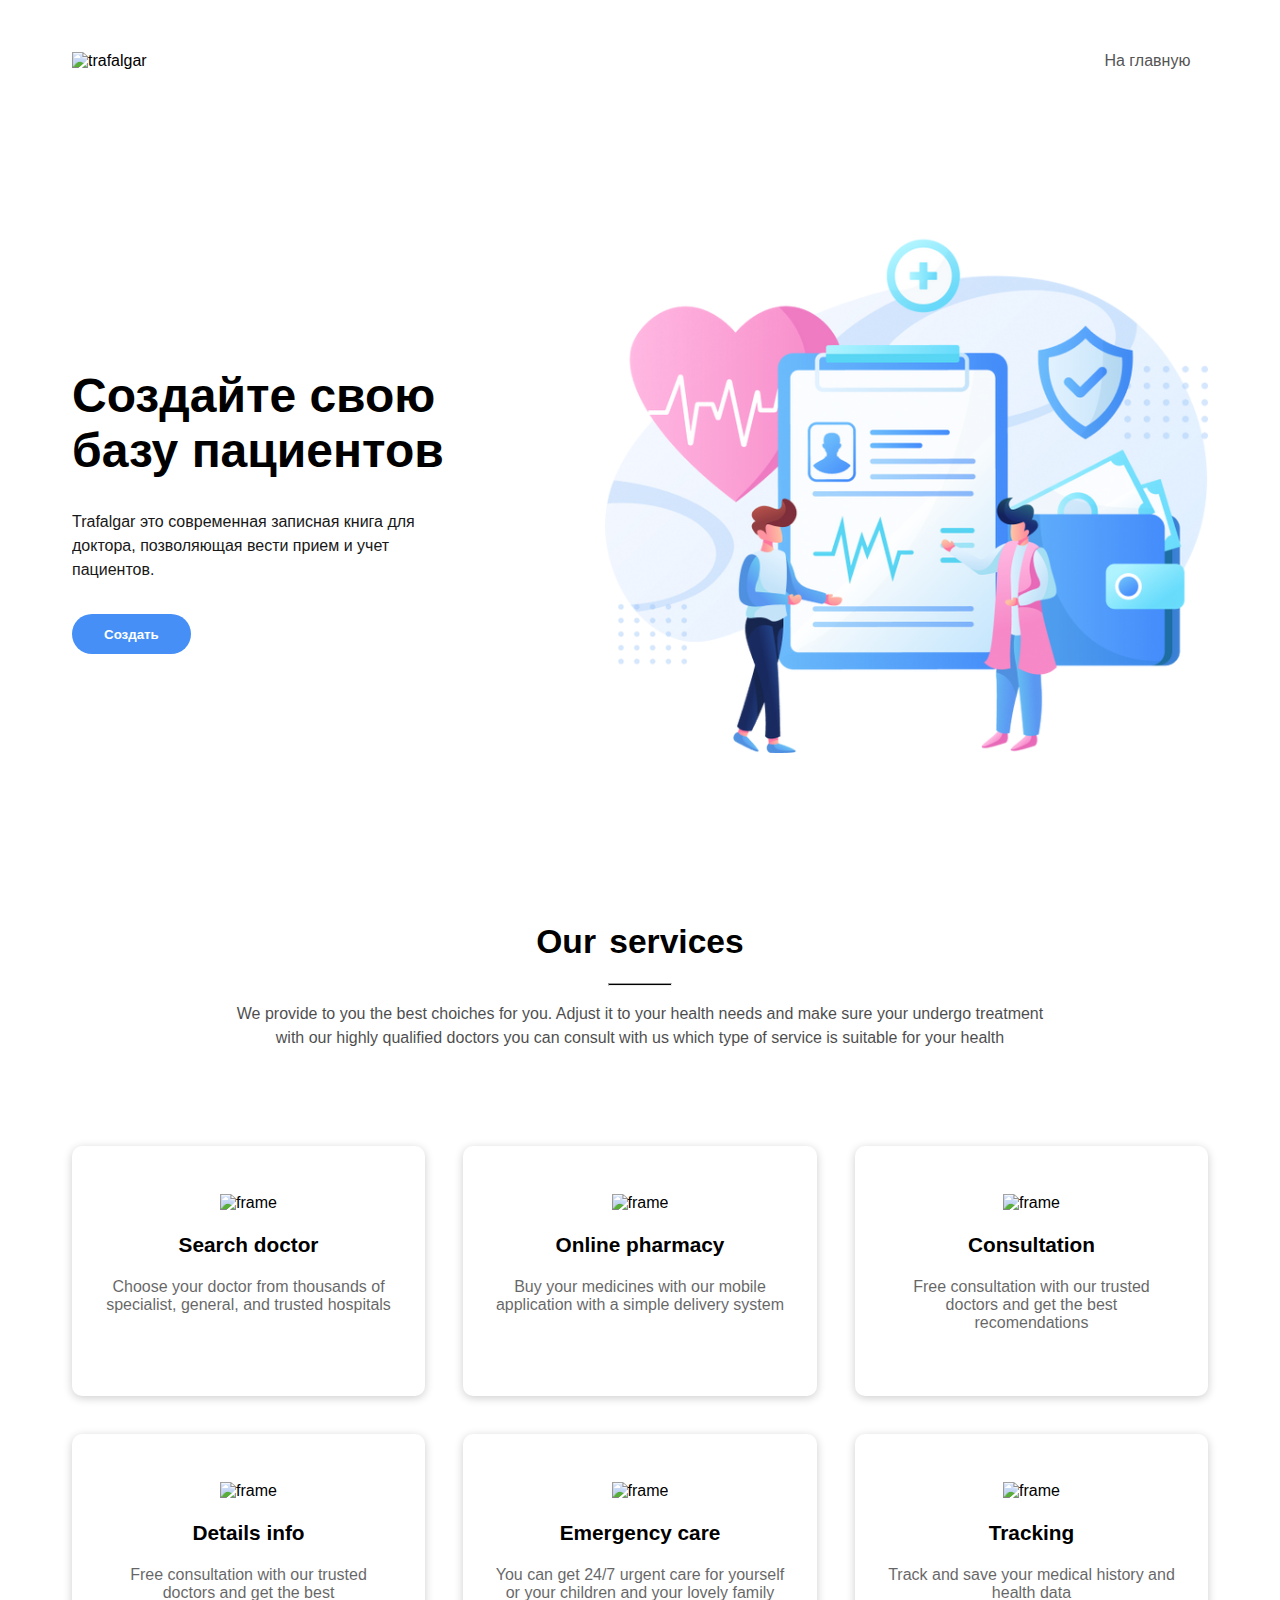
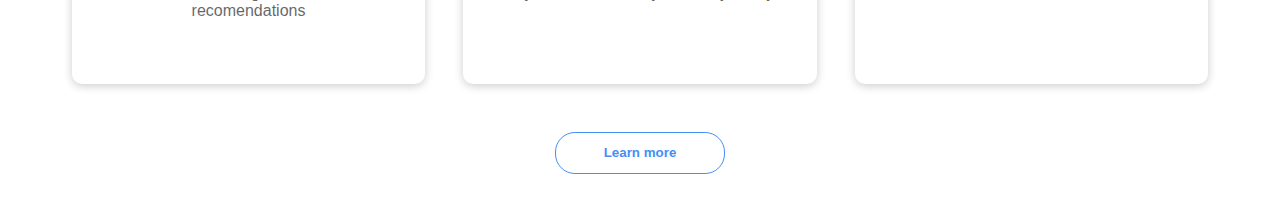
==== createPage/index.html @ a447878e "add html" ====
<!DOCTYPE html>
<html lang="ru">

<head>
    <meta charset="UTF-8">
    <meta http-equiv="X-UA-Compatible" content="IE=edge">
    <meta name="viewport" content="width=device-width, initial-scale=1.0">
    <title>Document</title>
    <link rel="stylesheet" href="./styles/style.css">
</head>

<body id="body">

    <div class="container">

        <nav class="navbar">
            <img src="https://i.ibb.co/BjPPjwP/logo.png" alt="trafalgar" class="logo">
            <ul class="nav-links">
                <li><a href="#showcase">На главную</a></li>
                
        
            </ul>
            
        </nav>

        <section id="showcase">
            <div class="showcase-text">
                <h1>Создайте свою базу пациентов</h1>
                <p>Trafalgar это современная записная книга для доктора, позволяющая вести прием и учет пациентов.</p>
                <button class="showcase-btn">Создать</button>
            </div>
            <div class="showcase-img">
                <img src="./pictures/illustration.png" alt="illustration">
            </div>
        </section>

        <section id="services">
            <div class="service-header">
                <h1>Our services</h1>
                <hr>
                <p>
                    We provide to you the best choiches for you. Adjust it to your health needs and make sure your
                    undergo
                    treatment with our highly qualified doctors you can consult with us which type of service is
                    suitable
                    for your health
                </p>
            </div>
            <div class="cards">
                <div class="card">
                    <img src="https://i.ibb.co/zfyYhmv/Frame1.png" alt="frame">
                    <h3>Search doctor</h3>
                    <p>
                        Choose your doctor from thousands of specialist, general, and trusted hospitals
                    </p>
                </div>
                <div class="card">
                    <img src="https://i.ibb.co/pLyPsMG/Frame2.png" alt="frame">
                    <h3>Online pharmacy</h3>
                    <p>
                        Buy your medicines with our mobile application with a simple delivery system
                    </p>
                </div>
                <div class="card">
                    <img src="https://i.ibb.co/ph7X1tV/Frame3.png" alt="frame">
                    <h3>Consultation</h3>
                    <p>
                        Free consultation with our trusted doctors and get the best recomendations
                    </p>
                </div>
                <div class="card">
                    <img src="https://i.ibb.co/Xk1zg7f/Frame4.png" alt="frame">
                    <h3>Details info</h3>
                    <p>
                        Free consultation with our trusted doctors and get the best recomendations
                    </p>
                </div>
                <div class="card">
                    <img src="https://i.ibb.co/Hr6zdrS/Frame5.png" alt="frame">
                    <h3>Emergency care</h3>
                    <p>
                        You can get 24/7 urgent care for yourself or your children and your
                        lovely family
                    </p>
                </div>
                <div class="card">
                    <img src="https://i.ibb.co/WHY5Ptg/Frame6.png" alt="frame">
                    <h3>Tracking</h3>
                    <p>
                        Track and save your medical history and health data
                    </p>
                </div>
            </div>
            <button class="service-btn">Learn more</button>
        </section>

        

        


    </div>






    <script src="./scripts/script.js"></script>
</body>

</html>
---- createPage/styles/style.css ----
* {
  box-sizing: border-box;
}

body {
  font-family: "Muli", sans-serif;
  margin: 0;
  overflow-x: hidden;
  position: relative;
}

ul {
  list-style: none;
}

a {
  text-decoration: none;
}

.container {
  max-width: 1200px;
  margin: auto;
  padding: 0 2rem;
}

.navbar {
  padding-top: 2rem;
  height: 10vh;
  display: flex;
  align-items: center;
  justify-content: space-between;
}

.nav-links {
  display: flex;
}
.nav-links li a {
  color: #555555;
  padding: 0 1.1rem;
}
.nav-links li a:hover {
  color: #000000;
  font-weight: bold;
}

.hamburger-menu {
  cursor: pointer;
  display: none;
}
.hamburger-menu i {
  color: #5A98F2;
}

.sidebar {
  display: none;
  position: fixed;
  top: -1rem;
  left: 0;
  height: 100%;
  width: 15rem;
  background-color: #5A98F2;
  z-index: 1;
}
.sidebar i {
  color: #ffffff;
  position: absolute;
  top: 15px;
  right: 15px;
  cursor: pointer;
}
.sidebar li a {
  color: #ffffff;
  line-height: 7;
  font-size: 1.1rem;
  font-weight: bold;
  padding: 0 1rem 0 0.5rem;
}

#showcase {
  height: 90vh;
  display: flex;
  align-items: center;
  justify-content: center;
}

.showcase-text {
  margin-right: 5rem;
  flex: 3;
}
.showcase-text h1 {
  font-size: 3rem;
  width: 90%;
}
.showcase-text p {
  width: 80%;
  opacity: 0.9;
  line-height: 1.5;
}

.showcase-btn {
  margin-top: 1rem;
  border: none;
  background-color: #458FF6;
  color: #ffffff;
  border-radius: 20px;
  padding: 0.8rem 2rem;
  font-weight: bold;
  outline: none;
  cursor: pointer;
}
.showcase-btn:hover {
  opacity: 0.9;
}

.showcase-img {
  flex: 4;
}
.showcase-img img {
  width: 100%;
}

#services {
  height: 100vh;
  text-align: center;
}
#services .cards {
  display: grid;
  grid-template-columns: repeat(3, 1fr);
  grid-gap: 2.4rem;
}
#services .cards h1 {
  text-align: center;
}
#services .cards .card {
  padding: 3rem 2rem;
  box-shadow: 0 2px 10px rgba(0, 0, 0, 0.2);
  border-radius: 10px;
}
#services .cards .card:hover {
  box-shadow: 0 2px 10px rgba(0, 0, 0, 0.3);
  transform: scale(1.05);
  overflow: hidden;
  transition: 0.3s ease all;
}
#services .cards .card h3 {
  font-size: 1.3rem;
}
#services .cards .card p {
  opacity: 0.6;
}
#services .cards {
  margin-top: 6rem;
}

.service-header {
  text-align: center;
  padding: 0 10rem;
}
.service-header h1 {
  font-size: 2.1rem;
  word-spacing: 4px;
}
.service-header p {
  opacity: 0.7;
  line-height: 1.5;
}

hr {
  width: 4rem;
  height: 3px;
  font-weight: bold;
  background-color: #000000;
}

.service-btn {
  margin: 3rem 0;
  padding: 0.8rem 3rem;
  border: 0.1rem solid #458FF6;
  border-radius: 20px;
  background-color: #ffffff;
  cursor: pointer;
  outline: none;
  color: #458FF6;
  font-weight: bold;
}
.service-btn:hover {
  background-color: #458FF6;
  color: #ffffff;
  transition: all 0.3s ease;
}

#apps {
  height: 100vh;
}

.app-1 {
  margin: 45rem 0 15rem 0;
  height: 50vh;
  display: flex;
  align-items: center;
}
.app-1-left {
  flex: 4;
}
.app-1-left img {
  width: 100%;
}
.app-1-right {
  flex: 3;
  padding-left: 6rem;
}

.app-2 {
  height: 50vh;
  display: flex;
  align-items: center;
}
.app-2-left {
  flex: 3;
  padding-right: 6rem;
}
.app-2-right img {
  width: 100%;
}

.app-btn {
  margin: 3rem 0;
  padding: 0.8rem 3rem;
  border: 0.1rem solid #458FF6;
  border-radius: 20px;
  background-color: #ffffff;
  cursor: pointer;
  outline: none;
  color: #458FF6;
  font-weight: bold;
}
.app-btn:hover {
  background-color: #458FF6;
  color: #ffffff;
  transition: all 0.3s ease;
}

#testimonials {
  margin-top: 15rem;
  height: 80vh;
}

.testimonial {
  width: 1100px;
  text-align: center;
  max-width: 1100px;
  margin: auto;
  background: linear-gradient(to left, #67C3F3, #5A98F2);
  color: #ffffff;
  padding: 3rem 2rem;
  border-radius: 20px;
}
.testimonial hr {
  width: 4rem;
  height: 3px;
  font-weight: bold;
  background-color: #ffffff;
}
.testimonial h2 {
  font-size: 2rem;
  word-spacing: 3px;
}
.testimonial-person {
  display: flex;
  align-items: center;
  padding: 2rem;
}
.testimonial-text {
  flex: 1;
  line-height: 1.5;
}
.testimonial-text p {
  opacity: 0.9;
  font-size: 1.05;
}

.person {
  display: flex;
  flex: 1;
}
.person-text p {
  opacity: 0.7;
  text-align: left;
}
.person img {
  border-radius: 50%;
  border: 3px solid #ffffff;
  margin-right: 2rem;
}

#article {
  text-align: center;
  height: 100vh;
}
#article h1 {
  font-size: 2rem;
}
#article .articleBtn {
  border: none;
  background-color: #ffffff;
  border: 1px solid #5A98F2;
  color: #5A98F2;
  border-radius: 20px;
  padding: 0.8rem 3rem;
  margin-top: 3rem;
  outline: none;
  cursor: pointer;
}
#article .articleBtn:hover {
  background-color: #5A98F2;
  color: #ffffff;
  transition: all 0.3s ease;
}

.cards {
  display: grid;
  grid-template-columns: repeat(3, 1fr);
  grid-gap: 2rem;
  margin-top: 3rem;
}

.card {
  box-shadow: 0 2px 10px rgba(0, 0, 0, 0.2);
  border-radius: 20px;
}
.card-img img {
  width: 100%;
  border-top-left-radius: 20px;
  border-top-right-radius: 20px;
}
.card-text {
  padding: 0 3rem 1rem 3rem;
  text-align: left;
}
.card-text button {
  background-color: transparent;
  border: none;
  color: #5A98F2;
  font-weight: bold;
  font-size: 1rem;
  margin-top: 1rem;
}
.card-text i {
  margin-left: 5px;
}
.card-text h1 {
  line-height: 1.5;
}
.card-text p {
  line-height: 1.5;
  opacity: 0.7;
}

table {
  border-collapse: collapse;
  border-spacing: 0;
}

th, td {
  padding: 10px 20px;
  border: 1px solid #000000;
}/*# sourceMappingURL=style.css.map */
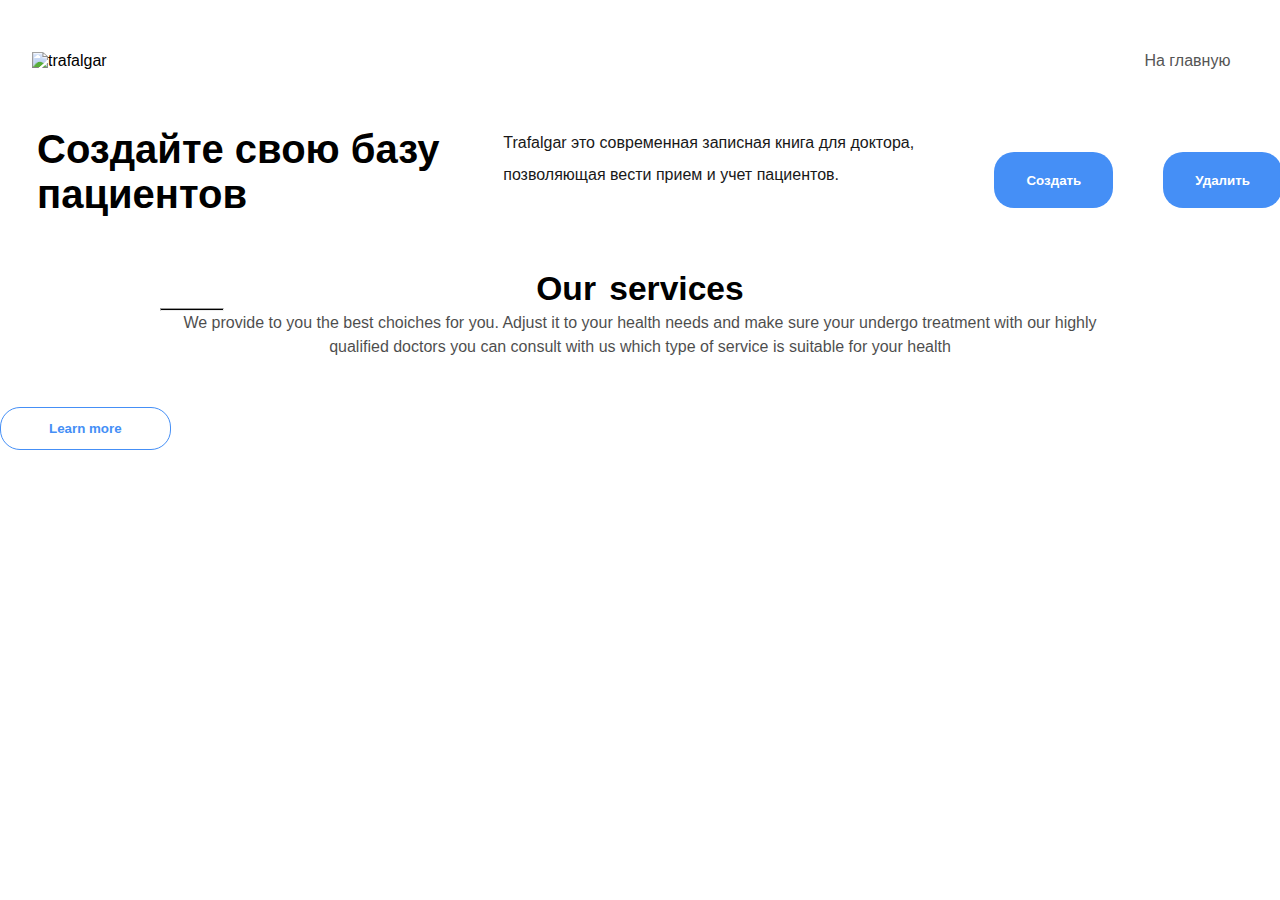
==== commit 7f0b437e: "add commits" ====
--- a/createPage/index.html
+++ b/createPage/index.html
@@ -27,26 +27,17 @@
             <div class="showcase-text">
                 <h1>Создайте свою базу пациентов</h1>
                 <p>Trafalgar это современная записная книга для доктора, позволяющая вести прием и учет пациентов.</p>
-                <button class="showcase-btn">Создать</button>
+                <button  id="create" class="showcase-btn" >Создать</button>
+                <button  id="delete" class="showcase-btn" >Удалить</button>
+
+                
+                </div>
             </div>
-            <div class="showcase-img">
-                <img src="./pictures/illustration.png" alt="illustration">
-            </div>
+            <div id="patientContainer"> 
         </section>
 
-        <section id="services">
-            <div class="service-header">
-                <h1>Our services</h1>
-                <hr>
-                <p>
-                    We provide to you the best choiches for you. Adjust it to your health needs and make sure your
-                    undergo
-                    treatment with our highly qualified doctors you can consult with us which type of service is
-                    suitable
-                    for your health
-                </p>
-            </div>
-            <div class="cards">
+       
+            <!--<div class="cards">
                 <div class="card">
                     <img src="https://i.ibb.co/zfyYhmv/Frame1.png" alt="frame">
                     <h3>Search doctor</h3>
@@ -90,7 +81,19 @@
                         Track and save your medical history and health data
                     </p>
                 </div>
-            </div>
+            </div>-->
+            <section id="services">
+                <div class="service-header">
+                    <h1>Our services</h1>
+                    <hr>
+                    <p>
+                        We provide to you the best choiches for you. Adjust it to your health needs and make sure your
+                        undergo
+                        treatment with our highly qualified doctors you can consult with us which type of service is
+                        suitable
+                        for your health
+                    </p>
+                </div>
             <button class="service-btn">Learn more</button>
         </section>
 
@@ -99,7 +102,7 @@
         
 
 
-    </div>
+    
 
 
 
--- a/createPage/styles/style.css
+++ b/createPage/styles/style.css
@@ -1,12 +1,39 @@
 * {
+  padding: 0;
+  margin: 0;
   box-sizing: border-box;
 }
 
 body {
   font-family: "Muli", sans-serif;
-  margin: 0;
-  overflow-x: hidden;
-  position: relative;
+}
+body #patientContainer {
+  display: flex;
+  justify-content: space-around;
+  flex-wrap: wrap;
+  flex-direction: row;
+}
+body .patient {
+  width: 300px;
+  height: 350px;
+  border: 1px solid rgb(216, 214, 210);
+  padding-left: 10px;
+  padding-right: 10px;
+  padding-top: 15px;
+  border-radius: 10px;
+  text-align: center;
+  box-shadow: 0 2px 10px rgba(0, 0, 0, 0.2);
+  background-color: #c3d6f1;
+  font-family: "Muli", sans-serif;
+  margin: 6px;
+  opacity: 85%;
+  font-size: 16px;
+}
+body .avatar {
+  width: 200px;
+  height: 200px;
+  border-radius: 5px;
+  box-shadow: 0 3px 10px rgba(0, 0, 0, 0.2);
 }
 
 ul {
@@ -18,7 +45,7 @@
 }
 
 .container {
-  max-width: 1200px;
+  width: 100%;
   margin: auto;
   padding: 0 2rem;
 }
@@ -41,14 +68,6 @@
 .nav-links li a:hover {
   color: #000000;
   font-weight: bold;
-}
-
-.hamburger-menu {
-  cursor: pointer;
-  display: none;
-}
-.hamburger-menu i {
-  color: #5A98F2;
 }
 
 .sidebar {
@@ -77,28 +96,33 @@
 }
 
 #showcase {
-  height: 90vh;
+  width: 100vw;
+  height: 20vh;
   display: flex;
   align-items: center;
-  justify-content: center;
+  justify-content: space-between;
 }
 
 .showcase-text {
-  margin-right: 5rem;
-  flex: 3;
+  display: flex;
+  flex-direction: row;
+  margin: 5px;
 }
 .showcase-text h1 {
-  font-size: 3rem;
+  font-size: 2.5rem;
   width: 90%;
 }
 .showcase-text p {
-  width: 80%;
+  width: 90%;
   opacity: 0.9;
-  line-height: 1.5;
+  line-height: 2;
 }
 
 .showcase-btn {
-  margin-top: 1rem;
+  margin-top: 1.5rem;
+  margin: 25px;
+  height: 3.5rem;
+  padding-left: 10px;
   border: none;
   background-color: #458FF6;
   color: #ffffff;
@@ -112,46 +136,44 @@
   opacity: 0.9;
 }
 
-.showcase-img {
-  flex: 4;
-}
-.showcase-img img {
-  width: 100%;
-}
-
-#services {
-  height: 100vh;
-  text-align: center;
-}
-#services .cards {
-  display: grid;
-  grid-template-columns: repeat(3, 1fr);
-  grid-gap: 2.4rem;
-}
-#services .cards h1 {
-  text-align: center;
-}
-#services .cards .card {
-  padding: 3rem 2rem;
-  box-shadow: 0 2px 10px rgba(0, 0, 0, 0.2);
-  border-radius: 10px;
-}
-#services .cards .card:hover {
-  box-shadow: 0 2px 10px rgba(0, 0, 0, 0.3);
-  transform: scale(1.05);
-  overflow: hidden;
-  transition: 0.3s ease all;
-}
-#services .cards .card h3 {
-  font-size: 1.3rem;
-}
-#services .cards .card p {
-  opacity: 0.6;
-}
-#services .cards {
-  margin-top: 6rem;
-}
-
+/*.showcase-img {
+	flex: 4;
+	img {
+		width: 100%;
+	}
+}*/
+/*#services {
+	height: 100vh;
+	display: flex;
+	text-align: center;
+	/*.cards {
+		display: grid;
+		grid-template-columns: repeat(3,1fr);
+		grid-gap: 2.4rem;
+		h1 {
+			text-align: center;
+		}
+		.card {
+			padding: 3rem 2rem;
+			box-shadow: 0 2px 10px rgba(0, 0, 0, 0.2);
+			border-radius: 10px;
+			&:hover {
+				box-shadow: 0 2px 10px rgba(0, 0, 0, 0.3);
+				transform: scale(1.05);
+				overflow: hidden;
+				transition: 0.3s ease all;
+			}
+			h3 {
+				font-size: 1.3rem;
+			}
+			p {
+				opacity: 0.6;
+			}
+		}
+	}
+	.cards {
+		margin-top: 6rem;
+	}*/
 .service-header {
   text-align: center;
   padding: 0 10rem;
@@ -240,128 +262,113 @@
   transition: all 0.3s ease;
 }
 
-#testimonials {
-  margin-top: 15rem;
-  height: 80vh;
-}
-
+/*#testimonials {
+	margin-top: 15rem;
+	height: 80vh;
+}
 .testimonial {
-  width: 1100px;
-  text-align: center;
-  max-width: 1100px;
-  margin: auto;
-  background: linear-gradient(to left, #67C3F3, #5A98F2);
-  color: #ffffff;
-  padding: 3rem 2rem;
-  border-radius: 20px;
-}
-.testimonial hr {
-  width: 4rem;
-  height: 3px;
-  font-weight: bold;
-  background-color: #ffffff;
-}
-.testimonial h2 {
-  font-size: 2rem;
-  word-spacing: 3px;
-}
-.testimonial-person {
-  display: flex;
-  align-items: center;
-  padding: 2rem;
-}
-.testimonial-text {
-  flex: 1;
-  line-height: 1.5;
-}
-.testimonial-text p {
-  opacity: 0.9;
-  font-size: 1.05;
-}
-
+	width: 1100px;
+	text-align: center;
+	max-width: 1100px;
+	margin: auto;
+	background: linear-gradient(to left, #67C3F3, $var3);
+	color: $var4;
+	padding: 3rem 2rem;
+	border-radius: 20px;
+	hr {
+		width: 4rem;
+		height: 3px;
+		font-weight: bold;
+		background-color: $var4;
+	}
+	h2 {
+		font-size: 2rem;
+		word-spacing: 3px;
+	}
+	&-person {
+		display: flex;
+		align-items: center;
+		padding: 2rem;
+	}
+	&-text {
+		flex: 1;
+		line-height: 1.5;
+		p {
+			opacity: 0.9;
+			font-size: 1.05;
+		}
+	}
+}
 .person {
-  display: flex;
-  flex: 1;
-}
-.person-text p {
-  opacity: 0.7;
-  text-align: left;
-}
-.person img {
-  border-radius: 50%;
-  border: 3px solid #ffffff;
-  margin-right: 2rem;
-}
-
-#article {
-  text-align: center;
-  height: 100vh;
-}
-#article h1 {
-  font-size: 2rem;
-}
-#article .articleBtn {
-  border: none;
-  background-color: #ffffff;
-  border: 1px solid #5A98F2;
-  color: #5A98F2;
-  border-radius: 20px;
-  padding: 0.8rem 3rem;
-  margin-top: 3rem;
-  outline: none;
-  cursor: pointer;
-}
-#article .articleBtn:hover {
-  background-color: #5A98F2;
-  color: #ffffff;
-  transition: all 0.3s ease;
-}
-
-.cards {
-  display: grid;
-  grid-template-columns: repeat(3, 1fr);
-  grid-gap: 2rem;
-  margin-top: 3rem;
-}
-
+	display: flex;
+	flex: 1;
+	&-text p {
+		opacity: 0.7;
+		text-align: left;
+	}
+	img {
+		border-radius: 50%;
+		border: 3px solid $var4;
+		margin-right: 2rem;
+	}
+}
+/*#article {
+	text-align: center;
+	height: 100vh;
+	h1 {
+		font-size: 2rem;
+	}
+	.articleBtn {
+		border: none;
+		background-color: $var4;
+		border: 1px solid $var3;
+		color: $var3;
+		border-radius: 20px;
+		padding: 0.8rem 3rem;
+		margin-top: 3rem;
+		outline: none;
+		cursor: pointer;
+		&:hover {
+			background-color: $var3;
+			color: $var4;
+			transition: all 0.3s ease;
+		}
+	}
+}
+/*.cards {
+	display: grid;
+	grid-template-columns: repeat(3,1fr);
+	grid-gap: 2rem;
+	margin-top: 3rem;
+}
 .card {
-  box-shadow: 0 2px 10px rgba(0, 0, 0, 0.2);
-  border-radius: 20px;
-}
-.card-img img {
-  width: 100%;
-  border-top-left-radius: 20px;
-  border-top-right-radius: 20px;
-}
-.card-text {
-  padding: 0 3rem 1rem 3rem;
-  text-align: left;
-}
-.card-text button {
-  background-color: transparent;
-  border: none;
-  color: #5A98F2;
-  font-weight: bold;
-  font-size: 1rem;
-  margin-top: 1rem;
-}
-.card-text i {
-  margin-left: 5px;
-}
-.card-text h1 {
-  line-height: 1.5;
-}
-.card-text p {
-  line-height: 1.5;
-  opacity: 0.7;
-}
-
-table {
-  border-collapse: collapse;
-  border-spacing: 0;
-}
-
-th, td {
-  padding: 10px 20px;
-  border: 1px solid #000000;
-}/*# sourceMappingURL=style.css.map */+	box-shadow: 0 2px 10px rgba(0, 0, 0, 0.2);
+	border-radius: 20px;
+	&-img img {
+		width: 100%;
+		border-top-left-radius: 20px;
+		border-top-right-radius: 20px;
+	}
+	&-text {
+		padding: 0 3rem 1rem 3rem;
+		text-align: left;
+		button {
+			background-color: transparent;
+			border: none;
+			color: $var3;
+			font-weight: bold;
+			font-size: 1rem;
+			margin-top: 1rem;
+		}
+		i {
+			margin-left: 5px;
+		}
+		h1 {
+			line-height: 1.5;
+		}
+		p {
+			line-height: 1.5;
+			opacity: 0.7;
+		}
+	}
+}*//*# sourceMappingURL=style.css.map */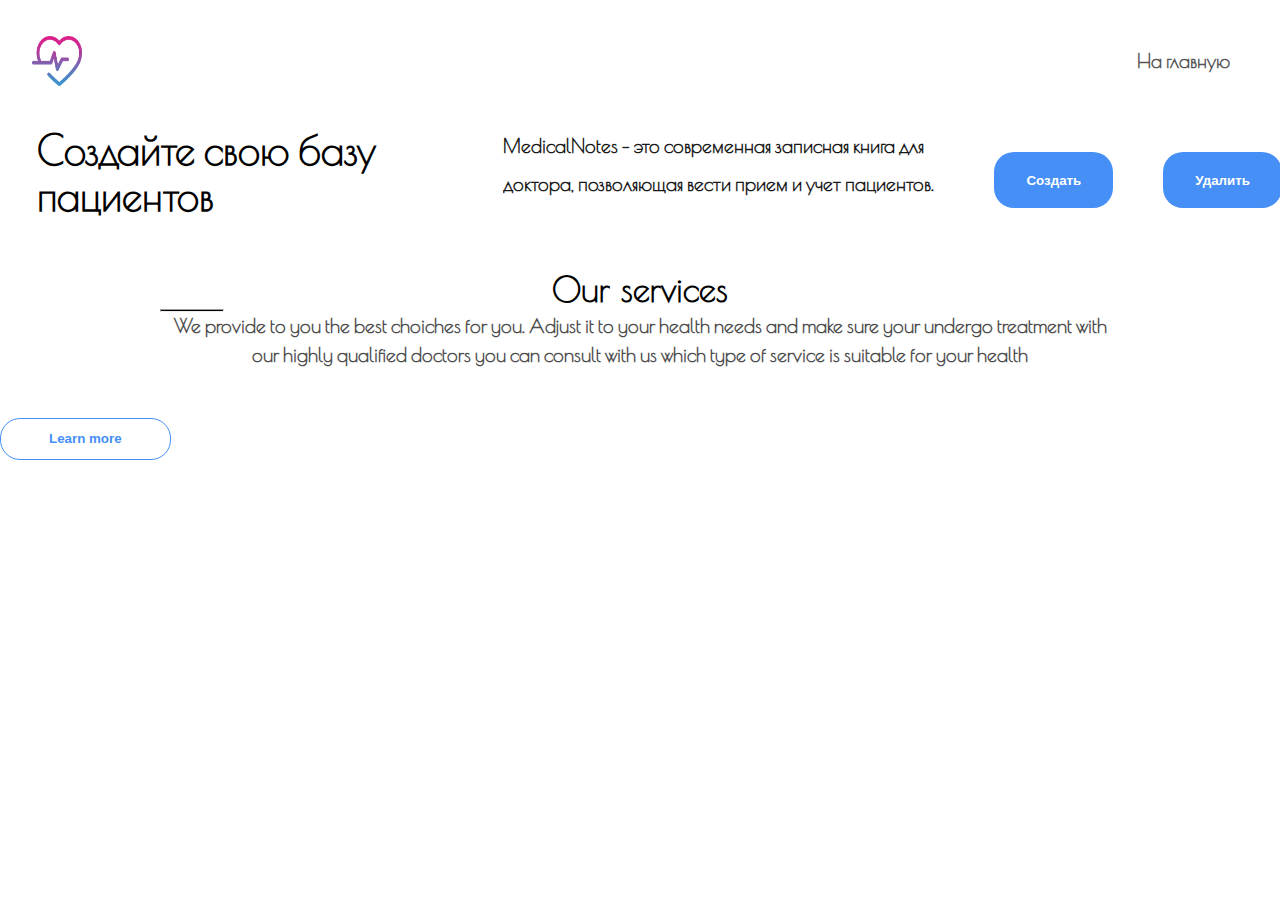
==== commit 012f9983: "add some styles in create page" ====
--- a/createPage/index.html
+++ b/createPage/index.html
@@ -14,30 +14,31 @@
     <div class="container">
 
         <nav class="navbar">
-            <img src="https://i.ibb.co/BjPPjwP/logo.png" alt="trafalgar" class="logo">
+            <img src="./pictures/logoheart.png" alt="heart" class="logo">
             <ul class="nav-links">
                 <li><a href="#showcase">На главную</a></li>
-                
-        
+
+
             </ul>
-            
+
         </nav>
 
         <section id="showcase">
             <div class="showcase-text">
                 <h1>Создайте свою базу пациентов</h1>
-                <p>Trafalgar это современная записная книга для доктора, позволяющая вести прием и учет пациентов.</p>
-                <button  id="create" class="showcase-btn" >Создать</button>
-                <button  id="delete" class="showcase-btn" >Удалить</button>
+                <p>MedicalNotes - это современная записная книга для доктора, позволяющая вести прием и учет пациентов.
+                </p>
+                <button id="create" class="showcase-btn">Создать</button>
+                <button id="delete" class="showcase-btn">Удалить</button>
 
-                
-                </div>
+
             </div>
-            <div id="patientContainer"> 
+    </div>
+    <div id="patientContainer">
         </section>
 
-       
-            <!--<div class="cards">
+
+        <!--<div class="cards">
                 <div class="card">
                     <img src="https://i.ibb.co/zfyYhmv/Frame1.png" alt="frame">
                     <h3>Search doctor</h3>
@@ -82,34 +83,34 @@
                     </p>
                 </div>
             </div>-->
-            <section id="services">
-                <div class="service-header">
-                    <h1>Our services</h1>
-                    <hr>
-                    <p>
-                        We provide to you the best choiches for you. Adjust it to your health needs and make sure your
-                        undergo
-                        treatment with our highly qualified doctors you can consult with us which type of service is
-                        suitable
-                        for your health
-                    </p>
-                </div>
+        <section id="services">
+            <div class="service-header">
+                <h1>Our services</h1>
+                <hr>
+                <p>
+                    We provide to you the best choiches for you. Adjust it to your health needs and make sure your
+                    undergo
+                    treatment with our highly qualified doctors you can consult with us which type of service is
+                    suitable
+                    for your health
+                </p>
+            </div>
             <button class="service-btn">Learn more</button>
         </section>
-
-        
-
-        
-
-
-    
 
 
 
 
 
 
-    <script src="./scripts/script.js"></script>
+
+
+
+
+
+
+
+        <script src="./scripts/script.js"></script>
 </body>
 
 </html>--- a/createPage/styles/style.css
+++ b/createPage/styles/style.css
@@ -1,3 +1,4 @@
+@import url("https://fonts.googleapis.com/css2?family=Poiret+One&display=swap");
 * {
   padding: 0;
   margin: 0;
@@ -5,7 +6,9 @@
 }
 
 body {
-  font-family: "Muli", sans-serif;
+  font-family: "Poiret One", sans-serif;
+  font-weight: 800;
+  font-size: 1.2em;
 }
 body #patientContainer {
   display: flex;
@@ -15,7 +18,7 @@
 }
 body .patient {
   width: 300px;
-  height: 350px;
+  height: 400px;
   border: 1px solid rgb(216, 214, 210);
   padding-left: 10px;
   padding-right: 10px;
@@ -25,6 +28,7 @@
   box-shadow: 0 2px 10px rgba(0, 0, 0, 0.2);
   background-color: #c3d6f1;
   font-family: "Muli", sans-serif;
+  font-size: 16px;
   margin: 6px;
   opacity: 85%;
   font-size: 16px;
@@ -56,6 +60,11 @@
   display: flex;
   align-items: center;
   justify-content: space-between;
+}
+
+.logo {
+  width: 50px;
+  height: 50px;
 }
 
 .nav-links {
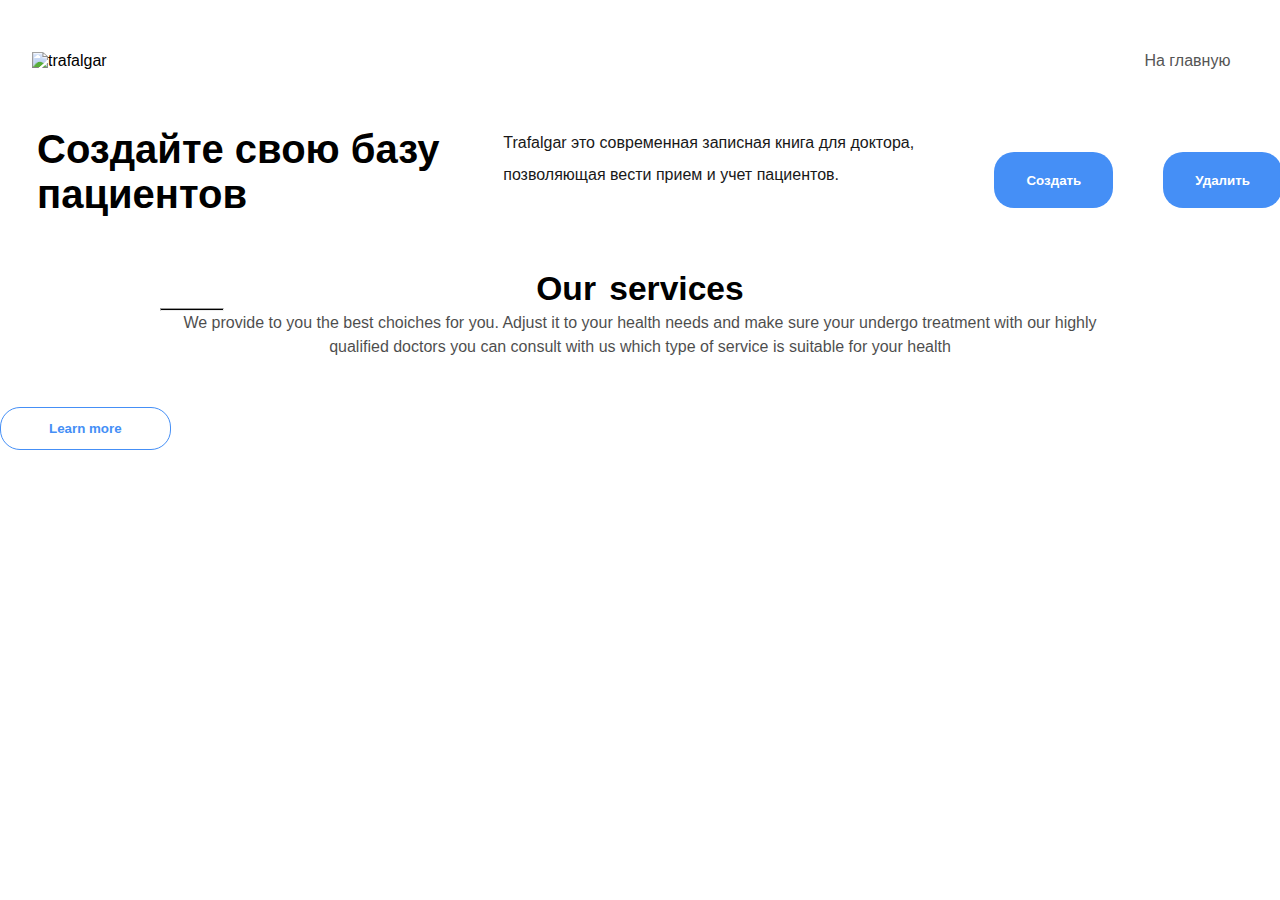
==== commit 031add86: "add marinas changes" ====
--- a/createPage/index.html
+++ b/createPage/index.html
@@ -14,31 +14,30 @@
     <div class="container">
 
         <nav class="navbar">
-            <img src="./pictures/logoheart.png" alt="heart" class="logo">
+            <img src="https://i.ibb.co/BjPPjwP/logo.png" alt="trafalgar" class="logo">
             <ul class="nav-links">
                 <li><a href="#showcase">На главную</a></li>
-
-
+                
+        
             </ul>
-
+            
         </nav>
 
         <section id="showcase">
             <div class="showcase-text">
                 <h1>Создайте свою базу пациентов</h1>
-                <p>MedicalNotes - это современная записная книга для доктора, позволяющая вести прием и учет пациентов.
-                </p>
-                <button id="create" class="showcase-btn">Создать</button>
-                <button id="delete" class="showcase-btn">Удалить</button>
+                <p>Trafalgar это современная записная книга для доктора, позволяющая вести прием и учет пациентов.</p>
+                <button  id="create" class="showcase-btn" >Создать</button>
+                <button  id="delete" class="showcase-btn" >Удалить</button>
 
-
+                
+                </div>
             </div>
-    </div>
-    <div id="patientContainer">
+            <div id="patientContainer"> 
         </section>
 
-
-        <!--<div class="cards">
+       
+            <!--<div class="cards">
                 <div class="card">
                     <img src="https://i.ibb.co/zfyYhmv/Frame1.png" alt="frame">
                     <h3>Search doctor</h3>
@@ -83,34 +82,34 @@
                     </p>
                 </div>
             </div>-->
-        <section id="services">
-            <div class="service-header">
-                <h1>Our services</h1>
-                <hr>
-                <p>
-                    We provide to you the best choiches for you. Adjust it to your health needs and make sure your
-                    undergo
-                    treatment with our highly qualified doctors you can consult with us which type of service is
-                    suitable
-                    for your health
-                </p>
-            </div>
+            <section id="services">
+                <div class="service-header">
+                    <h1>Our services</h1>
+                    <hr>
+                    <p>
+                        We provide to you the best choiches for you. Adjust it to your health needs and make sure your
+                        undergo
+                        treatment with our highly qualified doctors you can consult with us which type of service is
+                        suitable
+                        for your health
+                    </p>
+                </div>
             <button class="service-btn">Learn more</button>
         </section>
+
+        
+
+        
+
+
+    
 
 
 
 
 
 
-
-
-
-
-
-
-
-        <script src="./scripts/script.js"></script>
+    <script src="./scripts/script.js"></script>
 </body>
 
 </html>--- a/createPage/styles/style.css
+++ b/createPage/styles/style.css
@@ -1,4 +1,3 @@
-@import url("https://fonts.googleapis.com/css2?family=Poiret+One&display=swap");
 * {
   padding: 0;
   margin: 0;
@@ -6,9 +5,7 @@
 }
 
 body {
-  font-family: "Poiret One", sans-serif;
-  font-weight: 800;
-  font-size: 1.2em;
+  font-family: "Muli", sans-serif;
 }
 body #patientContainer {
   display: flex;
@@ -18,7 +15,7 @@
 }
 body .patient {
   width: 300px;
-  height: 400px;
+  height: 350px;
   border: 1px solid rgb(216, 214, 210);
   padding-left: 10px;
   padding-right: 10px;
@@ -28,7 +25,6 @@
   box-shadow: 0 2px 10px rgba(0, 0, 0, 0.2);
   background-color: #c3d6f1;
   font-family: "Muli", sans-serif;
-  font-size: 16px;
   margin: 6px;
   opacity: 85%;
   font-size: 16px;
@@ -60,11 +56,6 @@
   display: flex;
   align-items: center;
   justify-content: space-between;
-}
-
-.logo {
-  width: 50px;
-  height: 50px;
 }
 
 .nav-links {
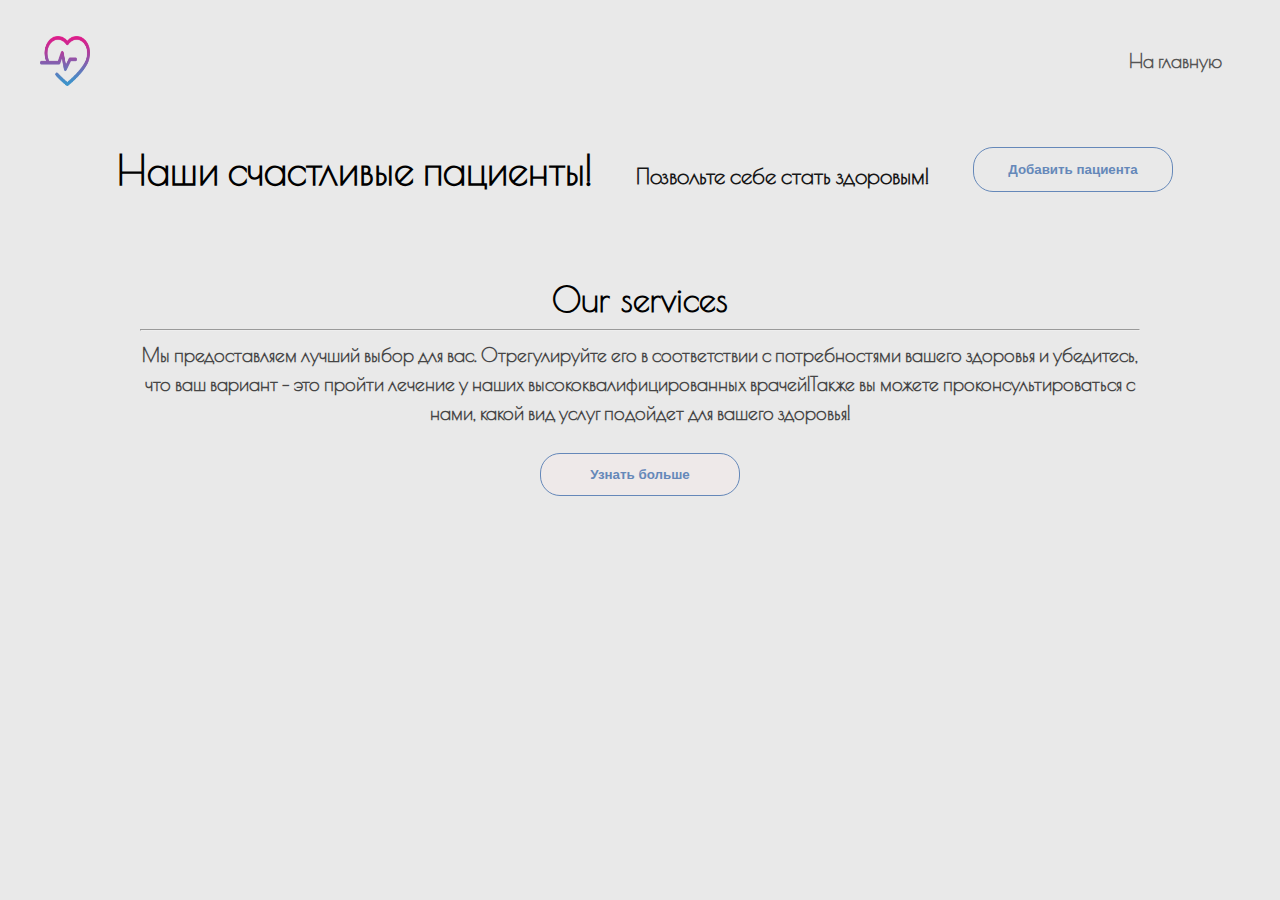
==== commit dc5272c0: "add changes" ====
--- a/createPage/index.html
+++ b/createPage/index.html
@@ -8,108 +8,37 @@
     <title>Document</title>
     <link rel="stylesheet" href="./styles/style.css">
 </head>
-
-<body id="body">
-
-    <div class="container">
-
+<body>
+<div class="container">
         <nav class="navbar">
-            <img src="https://i.ibb.co/BjPPjwP/logo.png" alt="trafalgar" class="logo">
+            <img src="./pictures/logoheart.png" alt="heart" class="logo">
             <ul class="nav-links">
-                <li><a href="#showcase">На главную</a></li>
-                
-        
+                <li><a href="/homePage/index.html">На главную</a></li>
             </ul>
-            
         </nav>
-
         <section id="showcase">
             <div class="showcase-text">
-                <h1>Создайте свою базу пациентов</h1>
-                <p>Trafalgar это современная записная книга для доктора, позволяющая вести прием и учет пациентов.</p>
-                <button  id="create" class="showcase-btn" >Создать</button>
-                <button  id="delete" class="showcase-btn" >Удалить</button>
+                <h1>Наши счастливые пациенты!</h1>
+                <h3>Позвольте себе стать здоровым!</h3>
+             <button type="submit" class="showcase-btn" >Добавить пациента</button>
+                </div>
+        </section>
+    <div id="patientContainer">
+    </div>
+        <section id="services">
+            <div class="service-header">
+                <h1>Our services</h1>
+                <hr>
+                <p>
+                    Мы предоставляем лучший выбор для ваc. Отрегулируйте его в соответствии с потребностями вашего здоровья и убедитесь, что ваш вариант - это 
+                    пройти лечение у наших высококвалифицированных врачей!Также вы можете проконсультироваться с нами, какой вид услуг
+                    подойдет для вашего здоровья!
 
-                
-                </div>
+                </p>
             </div>
-            <div id="patientContainer"> 
+            <button class="service-btn">Узнать больше</button>
         </section>
-
-       
-            <!--<div class="cards">
-                <div class="card">
-                    <img src="https://i.ibb.co/zfyYhmv/Frame1.png" alt="frame">
-                    <h3>Search doctor</h3>
-                    <p>
-                        Choose your doctor from thousands of specialist, general, and trusted hospitals
-                    </p>
-                </div>
-                <div class="card">
-                    <img src="https://i.ibb.co/pLyPsMG/Frame2.png" alt="frame">
-                    <h3>Online pharmacy</h3>
-                    <p>
-                        Buy your medicines with our mobile application with a simple delivery system
-                    </p>
-                </div>
-                <div class="card">
-                    <img src="https://i.ibb.co/ph7X1tV/Frame3.png" alt="frame">
-                    <h3>Consultation</h3>
-                    <p>
-                        Free consultation with our trusted doctors and get the best recomendations
-                    </p>
-                </div>
-                <div class="card">
-                    <img src="https://i.ibb.co/Xk1zg7f/Frame4.png" alt="frame">
-                    <h3>Details info</h3>
-                    <p>
-                        Free consultation with our trusted doctors and get the best recomendations
-                    </p>
-                </div>
-                <div class="card">
-                    <img src="https://i.ibb.co/Hr6zdrS/Frame5.png" alt="frame">
-                    <h3>Emergency care</h3>
-                    <p>
-                        You can get 24/7 urgent care for yourself or your children and your
-                        lovely family
-                    </p>
-                </div>
-                <div class="card">
-                    <img src="https://i.ibb.co/WHY5Ptg/Frame6.png" alt="frame">
-                    <h3>Tracking</h3>
-                    <p>
-                        Track and save your medical history and health data
-                    </p>
-                </div>
-            </div>-->
-            <section id="services">
-                <div class="service-header">
-                    <h1>Our services</h1>
-                    <hr>
-                    <p>
-                        We provide to you the best choiches for you. Adjust it to your health needs and make sure your
-                        undergo
-                        treatment with our highly qualified doctors you can consult with us which type of service is
-                        suitable
-                        for your health
-                    </p>
-                </div>
-            <button class="service-btn">Learn more</button>
-        </section>
-
-        
-
-        
-
-
-    
-
-
-
-
-
-
-    <script src="./scripts/script.js"></script>
+<script src="./scripts/script.js"></script>
 </body>
 
 </html>--- a/createPage/styles/style.css
+++ b/createPage/styles/style.css
@@ -1,3 +1,4 @@
+@import url("https://fonts.googleapis.com/css2?family=Poiret+One&display=swap");
 * {
   padding: 0;
   margin: 0;
@@ -5,370 +6,167 @@
 }
 
 body {
-  font-family: "Muli", sans-serif;
+  background-color: rgb(233, 233, 233);
+  font-family: "Poiret One", sans-serif;
+  font-weight: 800;
+  font-size: 1.2em;
+  overflow-x: hidden;
+  position: relative;
 }
-body #patientContainer {
+body .container {
+  max-width: 1200px;
+  margin: auto;
+}
+body .container #patientContainer {
+  max-width: 1200px;
   display: flex;
   justify-content: space-around;
   flex-wrap: wrap;
   flex-direction: row;
+  opacity: 95%;
 }
-body .patient {
-  width: 300px;
+body .container .patient {
+  width: 270px;
   height: 350px;
-  border: 1px solid rgb(216, 214, 210);
-  padding-left: 10px;
-  padding-right: 10px;
+  display: flex;
+  flex-direction: column;
   padding-top: 15px;
+  align-items: center;
   border-radius: 10px;
   text-align: center;
-  box-shadow: 0 2px 10px rgba(0, 0, 0, 0.2);
-  background-color: #c3d6f1;
-  font-family: "Muli", sans-serif;
-  margin: 6px;
+  background-color: #a8c1e1;
+  font-family: "Poiret One", sans-serif;
+  box-shadow: 0 4px 16px rgb(163, 163, 163);
+  font-weight: bolder;
+  font-size: 16px;
+  margin: 10px;
   opacity: 85%;
-  font-size: 16px;
 }
-body .avatar {
+body .container .patient-info {
+  display: flex;
+  flex-direction: column;
+  gap: 5px;
+  align-items: center;
+}
+body .container .avatar {
   width: 200px;
   height: 200px;
   border-radius: 5px;
-  box-shadow: 0 3px 10px rgba(0, 0, 0, 0.2);
+  box-shadow: 0 4px 16px rgb(163, 163, 163);
 }
-
-ul {
+body ul {
   list-style: none;
 }
-
-a {
+body a {
   text-decoration: none;
 }
-
-.container {
-  width: 100%;
-  margin: auto;
-  padding: 0 2rem;
-}
-
-.navbar {
+body .navbar {
   padding-top: 2rem;
   height: 10vh;
   display: flex;
   align-items: center;
   justify-content: space-between;
 }
-
-.nav-links {
+body .logo {
+  width: 50px;
+  height: 50px;
+}
+body .nav-links {
   display: flex;
 }
-.nav-links li a {
+body .nav-links li a {
   color: #555555;
   padding: 0 1.1rem;
 }
-.nav-links li a:hover {
+body .nav-links li a:hover {
   color: #000000;
   font-weight: bold;
 }
-
-.sidebar {
-  display: none;
-  position: fixed;
-  top: -1rem;
-  left: 0;
-  height: 100%;
-  width: 15rem;
-  background-color: #5A98F2;
-  z-index: 1;
-}
-.sidebar i {
-  color: #ffffff;
-  position: absolute;
-  top: 15px;
-  right: 15px;
-  cursor: pointer;
-}
-.sidebar li a {
-  color: #ffffff;
-  line-height: 7;
-  font-size: 1.1rem;
-  font-weight: bold;
-  padding: 0 1rem 0 0.5rem;
-}
-
-#showcase {
-  width: 100vw;
-  height: 20vh;
-  display: flex;
-  align-items: center;
-  justify-content: space-between;
-}
-
-.showcase-text {
+body #showcase {
+  width: 1200px;
+  height: 150px;
   display: flex;
   flex-direction: row;
+  justify-content: space-around;
+  align-items: center;
   margin: 5px;
 }
-.showcase-text h1 {
+body #showcase .showcase-text {
+  width: 1100px;
+  display: flex;
+  flex-direction: row;
+  justify-content: space-around;
+  margin: 5px;
+}
+body #showcase .showcase-text h1 {
   font-size: 2.5rem;
-  width: 90%;
 }
-.showcase-text p {
-  width: 90%;
+body #showcase .showcase-text h3 {
   opacity: 0.9;
-  line-height: 2;
+  margin-top: 15px;
 }
-
-.showcase-btn {
-  margin-top: 1.5rem;
-  margin: 25px;
-  height: 3.5rem;
-  padding-left: 10px;
-  border: none;
-  background-color: #458FF6;
+body #showcase .showcase-btn {
+  width: 200px;
+  height: 45px;
+  border: 0.1rem solid #6588b9;
+  border-radius: 20px;
+  background-color: rgb(233, 233, 233);
+  cursor: pointer;
+  outline: none;
+  color: #6588b9;
+  font-weight: bold;
+}
+body #showcase .showcase-btn:hover {
+  background-color: #6588b9;
   color: #ffffff;
-  border-radius: 20px;
-  padding: 0.8rem 2rem;
-  font-weight: bold;
-  outline: none;
-  cursor: pointer;
+  transition: all 0.3s ease;
 }
-.showcase-btn:hover {
-  opacity: 0.9;
+body #services {
+  max-width: 1200px;
+  display: flex;
+  text-align: center;
+  flex-direction: column;
+  align-items: center;
 }
-
-/*.showcase-img {
-	flex: 4;
-	img {
-		width: 100%;
-	}
-}*/
-/*#services {
-	height: 100vh;
-	display: flex;
-	text-align: center;
-	/*.cards {
-		display: grid;
-		grid-template-columns: repeat(3,1fr);
-		grid-gap: 2.4rem;
-		h1 {
-			text-align: center;
-		}
-		.card {
-			padding: 3rem 2rem;
-			box-shadow: 0 2px 10px rgba(0, 0, 0, 0.2);
-			border-radius: 10px;
-			&:hover {
-				box-shadow: 0 2px 10px rgba(0, 0, 0, 0.3);
-				transform: scale(1.05);
-				overflow: hidden;
-				transition: 0.3s ease all;
-			}
-			h3 {
-				font-size: 1.3rem;
-			}
-			p {
-				opacity: 0.6;
-			}
-		}
-	}
-	.cards {
-		margin-top: 6rem;
-	}*/
-.service-header {
+body #services .service-header {
+  display: flex;
+  flex-direction: column;
+  align-items: center;
   text-align: center;
   padding: 0 10rem;
+  margin: 10px;
+  margin-top: 30px;
 }
-.service-header h1 {
+body #services .service-header hr {
+  width: 1000px;
+  height: 2px;
+  margin-top: 10px;
+  font-weight: bold;
+  background-color: #000000;
+}
+body #services .service-header h1 {
   font-size: 2.1rem;
   word-spacing: 4px;
 }
-.service-header p {
+body #services .service-header p {
   opacity: 0.7;
+  margin-top: 10px;
   line-height: 1.5;
 }
-
-hr {
-  width: 4rem;
-  height: 3px;
-  font-weight: bold;
-  background-color: #000000;
-}
-
-.service-btn {
-  margin: 3rem 0;
+body #services .service-btn {
+  width: 200px;
+  margin: 1rem 0;
   padding: 0.8rem 3rem;
-  border: 0.1rem solid #458FF6;
+  border: 0.1rem solid #6588b9;
   border-radius: 20px;
-  background-color: #ffffff;
+  background-color: rgb(238, 233, 233);
   cursor: pointer;
   outline: none;
-  color: #458FF6;
+  color: #6588b9;
   font-weight: bold;
 }
-.service-btn:hover {
-  background-color: #458FF6;
+body #services .service-btn:hover {
+  background-color: #6588b9;
   color: #ffffff;
   transition: all 0.3s ease;
-}
-
-#apps {
-  height: 100vh;
-}
-
-.app-1 {
-  margin: 45rem 0 15rem 0;
-  height: 50vh;
-  display: flex;
-  align-items: center;
-}
-.app-1-left {
-  flex: 4;
-}
-.app-1-left img {
-  width: 100%;
-}
-.app-1-right {
-  flex: 3;
-  padding-left: 6rem;
-}
-
-.app-2 {
-  height: 50vh;
-  display: flex;
-  align-items: center;
-}
-.app-2-left {
-  flex: 3;
-  padding-right: 6rem;
-}
-.app-2-right img {
-  width: 100%;
-}
-
-.app-btn {
-  margin: 3rem 0;
-  padding: 0.8rem 3rem;
-  border: 0.1rem solid #458FF6;
-  border-radius: 20px;
-  background-color: #ffffff;
-  cursor: pointer;
-  outline: none;
-  color: #458FF6;
-  font-weight: bold;
-}
-.app-btn:hover {
-  background-color: #458FF6;
-  color: #ffffff;
-  transition: all 0.3s ease;
-}
-
-/*#testimonials {
-	margin-top: 15rem;
-	height: 80vh;
-}
-.testimonial {
-	width: 1100px;
-	text-align: center;
-	max-width: 1100px;
-	margin: auto;
-	background: linear-gradient(to left, #67C3F3, $var3);
-	color: $var4;
-	padding: 3rem 2rem;
-	border-radius: 20px;
-	hr {
-		width: 4rem;
-		height: 3px;
-		font-weight: bold;
-		background-color: $var4;
-	}
-	h2 {
-		font-size: 2rem;
-		word-spacing: 3px;
-	}
-	&-person {
-		display: flex;
-		align-items: center;
-		padding: 2rem;
-	}
-	&-text {
-		flex: 1;
-		line-height: 1.5;
-		p {
-			opacity: 0.9;
-			font-size: 1.05;
-		}
-	}
-}
-.person {
-	display: flex;
-	flex: 1;
-	&-text p {
-		opacity: 0.7;
-		text-align: left;
-	}
-	img {
-		border-radius: 50%;
-		border: 3px solid $var4;
-		margin-right: 2rem;
-	}
-}
-/*#article {
-	text-align: center;
-	height: 100vh;
-	h1 {
-		font-size: 2rem;
-	}
-	.articleBtn {
-		border: none;
-		background-color: $var4;
-		border: 1px solid $var3;
-		color: $var3;
-		border-radius: 20px;
-		padding: 0.8rem 3rem;
-		margin-top: 3rem;
-		outline: none;
-		cursor: pointer;
-		&:hover {
-			background-color: $var3;
-			color: $var4;
-			transition: all 0.3s ease;
-		}
-	}
-}
-/*.cards {
-	display: grid;
-	grid-template-columns: repeat(3,1fr);
-	grid-gap: 2rem;
-	margin-top: 3rem;
-}
-.card {
-	box-shadow: 0 2px 10px rgba(0, 0, 0, 0.2);
-	border-radius: 20px;
-	&-img img {
-		width: 100%;
-		border-top-left-radius: 20px;
-		border-top-right-radius: 20px;
-	}
-	&-text {
-		padding: 0 3rem 1rem 3rem;
-		text-align: left;
-		button {
-			background-color: transparent;
-			border: none;
-			color: $var3;
-			font-weight: bold;
-			font-size: 1rem;
-			margin-top: 1rem;
-		}
-		i {
-			margin-left: 5px;
-		}
-		h1 {
-			line-height: 1.5;
-		}
-		p {
-			line-height: 1.5;
-			opacity: 0.7;
-		}
-	}
-}*//*# sourceMappingURL=style.css.map */+}/*# sourceMappingURL=style.css.map */